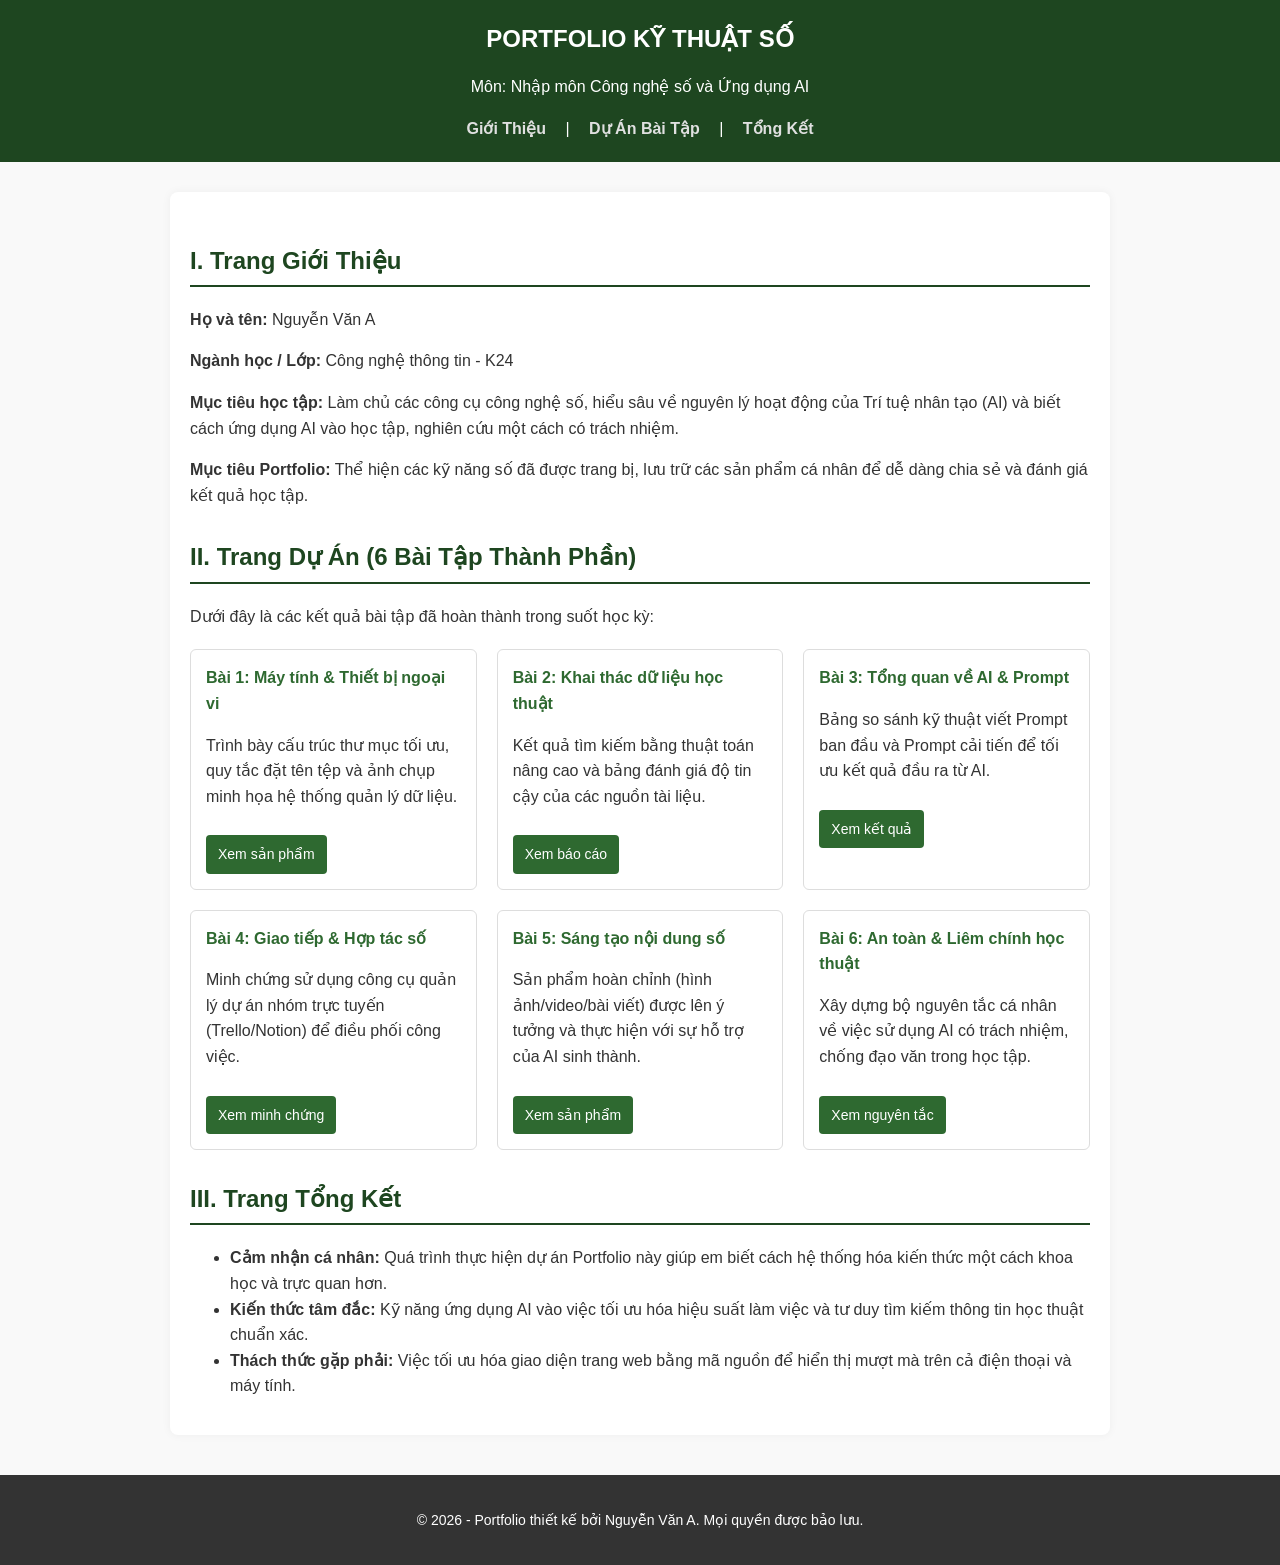
==== index.html @ a20c0013 "Add files via upload" ====
<!DOCTYPE html>
<html lang="vi">
<head>
    <meta charset="UTF-8">
    <meta name="viewport" content="width=device-width, initial-scale=1.0">
    <title>Portfolio Cá Nhân - Môn Công Nghệ Số</title>
    <style>
        /* Định dạng cơ bản cho toàn bộ trang */
        body {
            font-family: 'Segoe UI', Tahoma, Geneva, Verdana, sans-serif;
            line-height: 1.6;
            margin: 0;
            padding: 0;
            background-color: #f9f9f9;
            color: #333;
        }

        /* Thanh điều hướng (Navbar) */
        header {
            background-color: #1e4620; /* Màu xanh lá đậm như đề bài */
            color: white;
            padding: 20px 0;
            text-align: center;
        }

        header h1 {
            margin: 0;
            font-size: 24px;
        }

        nav a {
            color: #e0e0e0;
            text-decoration: none;
            margin: 0 15px;
            font-weight: bold;
        }

        nav a:hover {
            color: white;
            text-decoration: underline;
        }

        /* Khung chứa nội dung chính */
        .container {
            max-width: 900px;
            margin: 30px auto;
            padding: 20px;
            background: white;
            box-shadow: 0 0 10px rgba(0,0,0,0.05);
            border-radius: 8px;
        }

        /* Các tiêu đề mục */
        h2 {
            color: #1e4620;
            border-bottom: 2px solid #1e4620;
            padding-bottom: 5px;
            margin-top: 30px;
        }

        /* Định dạng danh sách dự án/bài tập */
        .project-grid {
            display: grid;
            grid-template-columns: repeat(auto-fit, minmax(250px, 1fr));
            gap: 20px;
            margin-top: 20px;
        }

        .project-card {
            border: 1px solid #ddd;
            border-radius: 6px;
            padding: 15px;
            background: #fff;
            transition: transform 0.2s;
        }

        .project-card:hover {
            transform: translateY(-5px);
            box-shadow: 0 5px 15px rgba(0,0,0,0.1);
        }

        .project-card h3 {
            margin-top: 0;
            color: #2e6930;
            font-size: 16px;
        }

        /* Nút bấm xem sản phẩm */
        .btn {
            display: inline-block;
            background-color: #2e6930;
            color: white;
            padding: 8px 12px;
            text-decoration: none;
            border-radius: 4px;
            font-size: 14px;
            margin-top: 10px;
        }

        .btn:hover {
            background-color: #1e4620;
        }

        /* Phần chân trang (Footer) */
        footer {
            text-align: center;
            padding: 20px;
            background-color: #333;
            color: white;
            margin-top: 40px;
            font-size: 14px;
        }
    </style>
</head>
<body>

    <header>
        <h1>PORTFOLIO KỸ THUẬT SỐ</h1>
        <p>Môn: Nhập môn Công nghệ số và Ứng dụng AI</p>
        <nav>
            <a href="#about">Giới Thiệu</a> | 
            <a href="#projects">Dự Án Bài Tập</a> | 
            <a href="#summary">Tổng Kết</a>
        </nav>
    </header>

    <div class="container">

        <section id="about">
            <h2>I. Trang Giới Thiệu</h2>
            <p><strong>Họ và tên:</strong> Nguyễn Văn A</p>
            <p><strong>Ngành học / Lớp:</strong> Công nghệ thông tin - K24</p>
            <p><strong>Mục tiêu học tập:</strong> Làm chủ các công cụ công nghệ số, hiểu sâu về nguyên lý hoạt động của Trí tuệ nhân tạo (AI) và biết cách ứng dụng AI vào học tập, nghiên cứu một cách có trách nhiệm.</p>
            <p><strong>Mục tiêu Portfolio:</strong> Thể hiện các kỹ năng số đã được trang bị, lưu trữ các sản phẩm cá nhân để dễ dàng chia sẻ và đánh giá kết quả học tập.</p>
        </section>

        <section id="projects">
            <h2>II. Trang Dự Án (6 Bài Tập Thành Phần)</h2>
            <p>Dưới đây là các kết quả bài tập đã hoàn thành trong suốt học kỳ:</p>

            <div class="project-grid">
                
                <div class="project-card">
                    <h3>Bài 1: Máy tính & Thiết bị ngoại vi</h3>
                    <p>Trình bày cấu trúc thư mục tối ưu, quy tắc đặt tên tệp và ảnh chụp minh họa hệ thống quản lý dữ liệu.</p>
                    <a href="#" class="btn" target="_blank">Xem sản phẩm</a>
                </div>

                <div class="project-card">
                    <h3>Bài 2: Khai thác dữ liệu học thuật</h3>
                    <p>Kết quả tìm kiếm bằng thuật toán nâng cao và bảng đánh giá độ tin cậy của các nguồn tài liệu.</p>
                    <a href="#" class="btn" target="_blank">Xem báo cáo</a>
                </div>

                <div class="project-card">
                    <h3>Bài 3: Tổng quan về AI & Prompt</h3>
                    <p>Bảng so sánh kỹ thuật viết Prompt ban đầu và Prompt cải tiến để tối ưu kết quả đầu ra từ AI.</p>
                    <a href="#" class="btn" target="_blank">Xem kết quả</a>
                </div>

                <div class="project-card">
                    <h3>Bài 4: Giao tiếp & Hợp tác số</h3>
                    <p>Minh chứng sử dụng công cụ quản lý dự án nhóm trực tuyến (Trello/Notion) để điều phối công việc.</p>
                    <a href="#" class="btn" target="_blank">Xem minh chứng</a>
                </div>

                <div class="project-card">
                    <h3>Bài 5: Sáng tạo nội dung số</h3>
                    <p>Sản phẩm hoàn chỉnh (hình ảnh/video/bài viết) được lên ý tưởng và thực hiện với sự hỗ trợ của AI sinh thành.</p>
                    <a href="#" class="btn" target="_blank">Xem sản phẩm</a>
                </div>

                <div class="project-card">
                    <h3>Bài 6: An toàn & Liêm chính học thuật</h3>
                    <p>Xây dựng bộ nguyên tắc cá nhân về việc sử dụng AI có trách nhiệm, chống đạo văn trong học tập.</p>
                    <a href="#" class="btn" target="_blank">Xem nguyên tắc</a>
                </div>

            </div>
        </section>

        <section id="summary">
            <h2>III. Trang Tổng Kết</h2>
            <ul>
                <li><strong>Cảm nhận cá nhân:</strong> Quá trình thực hiện dự án Portfolio này giúp em biết cách hệ thống hóa kiến thức một cách khoa học và trực quan hơn.</li>
                <li><strong>Kiến thức tâm đắc:</strong> Kỹ năng ứng dụng AI vào việc tối ưu hóa hiệu suất làm việc và tư duy tìm kiếm thông tin học thuật chuẩn xác.</li>
                <li><strong>Thách thức gặp phải:</strong> Việc tối ưu hóa giao diện trang web bằng mã nguồn để hiển thị mượt mà trên cả điện thoại và máy tính.</li>
            </ul>
        </section>

    </div>

    <footer>
        <p>© 2026 - Portfolio thiết kế bởi Nguyễn Văn A. Mọi quyền được bảo lưu.</p>
    </footer>

</body>
</html>
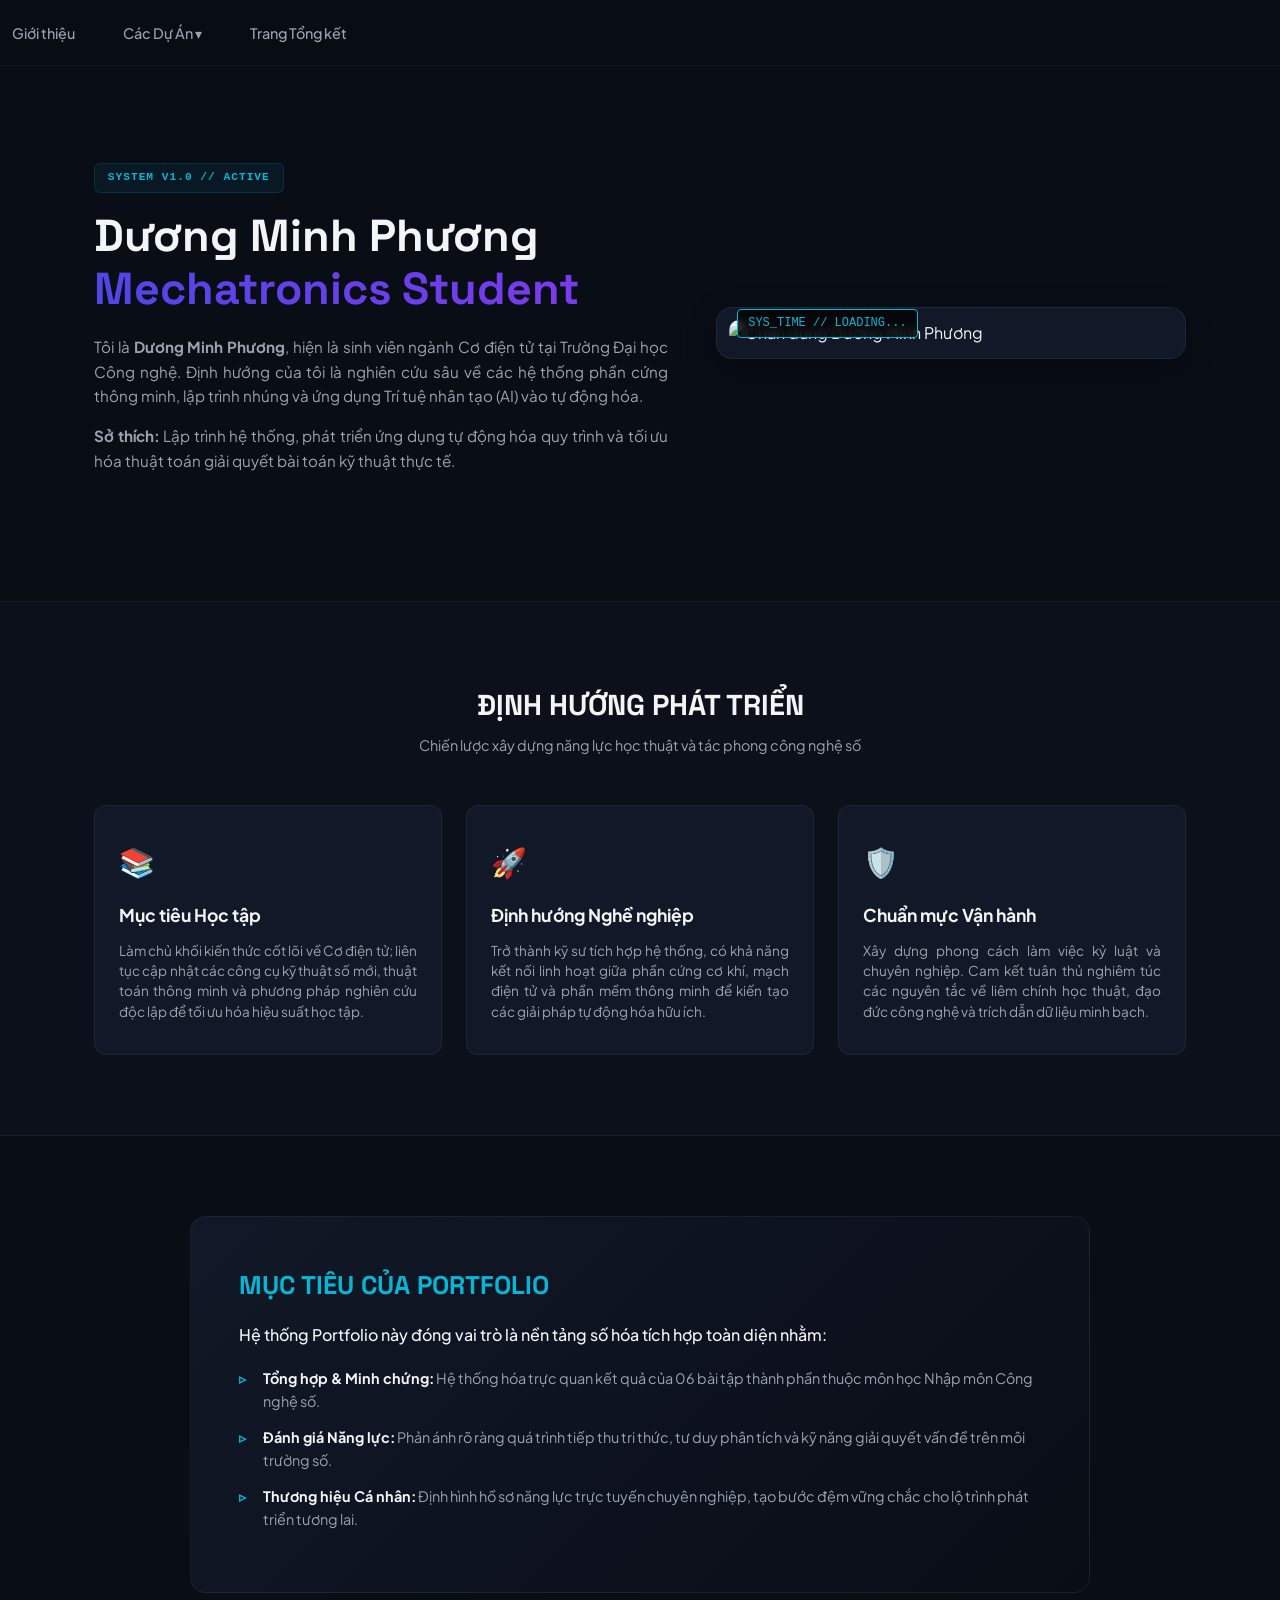
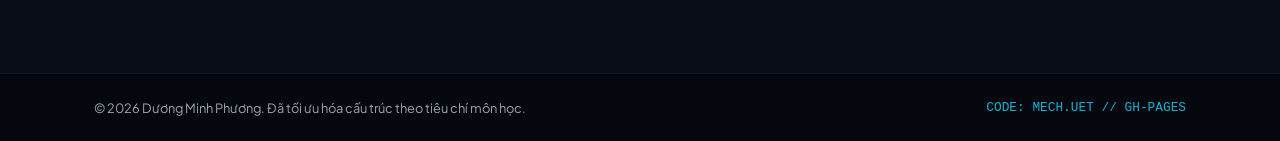
==== commit 1ba87aa5: "v1" ====
--- a/index.html
+++ b/index.html
@@ -3,196 +3,106 @@
 <head>
     <meta charset="UTF-8">
     <meta name="viewport" content="width=device-width, initial-scale=1.0">
-    <title>Portfolio Cá Nhân - Môn Công Nghệ Số</title>
-    <style>
-        /* Định dạng cơ bản cho toàn bộ trang */
-        body {
-            font-family: 'Segoe UI', Tahoma, Geneva, Verdana, sans-serif;
-            line-height: 1.6;
-            margin: 0;
-            padding: 0;
-            background-color: #f9f9f9;
-            color: #333;
-        }
-
-        /* Thanh điều hướng (Navbar) */
-        header {
-            background-color: #1e4620; /* Màu xanh lá đậm như đề bài */
-            color: white;
-            padding: 20px 0;
-            text-align: center;
-        }
-
-        header h1 {
-            margin: 0;
-            font-size: 24px;
-        }
-
-        nav a {
-            color: #e0e0e0;
-            text-decoration: none;
-            margin: 0 15px;
-            font-weight: bold;
-        }
-
-        nav a:hover {
-            color: white;
-            text-decoration: underline;
-        }
-
-        /* Khung chứa nội dung chính */
-        .container {
-            max-width: 900px;
-            margin: 30px auto;
-            padding: 20px;
-            background: white;
-            box-shadow: 0 0 10px rgba(0,0,0,0.05);
-            border-radius: 8px;
-        }
-
-        /* Các tiêu đề mục */
-        h2 {
-            color: #1e4620;
-            border-bottom: 2px solid #1e4620;
-            padding-bottom: 5px;
-            margin-top: 30px;
-        }
-
-        /* Định dạng danh sách dự án/bài tập */
-        .project-grid {
-            display: grid;
-            grid-template-columns: repeat(auto-fit, minmax(250px, 1fr));
-            gap: 20px;
-            margin-top: 20px;
-        }
-
-        .project-card {
-            border: 1px solid #ddd;
-            border-radius: 6px;
-            padding: 15px;
-            background: #fff;
-            transition: transform 0.2s;
-        }
-
-        .project-card:hover {
-            transform: translateY(-5px);
-            box-shadow: 0 5px 15px rgba(0,0,0,0.1);
-        }
-
-        .project-card h3 {
-            margin-top: 0;
-            color: #2e6930;
-            font-size: 16px;
-        }
-
-        /* Nút bấm xem sản phẩm */
-        .btn {
-            display: inline-block;
-            background-color: #2e6930;
-            color: white;
-            padding: 8px 12px;
-            text-decoration: none;
-            border-radius: 4px;
-            font-size: 14px;
-            margin-top: 10px;
-        }
-
-        .btn:hover {
-            background-color: #1e4620;
-        }
-
-        /* Phần chân trang (Footer) */
-        footer {
-            text-align: center;
-            padding: 20px;
-            background-color: #333;
-            color: white;
-            margin-top: 40px;
-            font-size: 14px;
-        }
-    </style>
+    <title>Trang Chủ | Personal Portfolio</title>
+    <link rel="stylesheet" href="assets/css/style.css">
+    <link rel="preconnect" href="https://fonts.googleapis.com">
+    <link rel="preconnect" href="https://fonts.gstatic.com" crossorigin>
+    <link href="https://fonts.googleapis.com/css2?family=Plus+Jakarta+Sans:wght@400;500;600;700;800&family=Space+Grotesk:wght@500;700&display=swap" rel="stylesheet">
 </head>
 <body>
 
-    <header>
-        <h1>PORTFOLIO KỸ THUẬT SỐ</h1>
-        <p>Môn: Nhập môn Công nghệ số và Ứng dụng AI</p>
-        <nav>
-            <a href="#about">Giới Thiệu</a> | 
-            <a href="#projects">Dự Án Bài Tập</a> | 
-            <a href="#summary">Tổng Kết</a>
-        </nav>
+    <header class="navbar">
+        <div class="nav-container">
+            <nav>
+                <ul class="nav-links">
+                    <li><a href="index.html">Giới thiệu</a></li>
+                    
+                    <li class="dropdown">
+                        <a href="#" class="dropdown-toggle">Các Dự Án ▾</a>
+                        <ul class="dropdown-menu">
+                            <li><a href="projects/bai1.html">Bài 1: Thao tác tệp tin</a></li>
+                            <li><a href="projects/bai2.html">Bài 2: Tìm kiếm học thuật</a></li>
+                            <li><a href="projects/bai3.html">Bài 3: Kỹ thuật Prompt</a></li>
+                            <li><a href="projects/bai4.html">Bài 4: Hợp tác trực tuyến</a></li>
+                            <li><a href="projects/bai5.html">Bài 5: AI sáng tạo nội dung</a></li>
+                            <li><a href="projects/bai6.html">Bài 6: AI có trách nhiệm</a></li>
+                        </ul>
+                    </li>
+                    
+                    <li><a href="reflection.html">Trang Tổng kết</a></li>
+                </ul>
+            </nav>
+        </div>
     </header>
 
-    <div class="container">
-
-        <section id="about">
-            <h2>I. Trang Giới Thiệu</h2>
-            <p><strong>Họ và tên:</strong> Nguyễn Văn A</p>
-            <p><strong>Ngành học / Lớp:</strong> Công nghệ thông tin - K24</p>
-            <p><strong>Mục tiêu học tập:</strong> Làm chủ các công cụ công nghệ số, hiểu sâu về nguyên lý hoạt động của Trí tuệ nhân tạo (AI) và biết cách ứng dụng AI vào học tập, nghiên cứu một cách có trách nhiệm.</p>
-            <p><strong>Mục tiêu Portfolio:</strong> Thể hiện các kỹ năng số đã được trang bị, lưu trữ các sản phẩm cá nhân để dễ dàng chia sẻ và đánh giá kết quả học tập.</p>
-        </section>
-
-        <section id="projects">
-            <h2>II. Trang Dự Án (6 Bài Tập Thành Phần)</h2>
-            <p>Dưới đây là các kết quả bài tập đã hoàn thành trong suốt học kỳ:</p>
-
-            <div class="project-grid">
-                
-                <div class="project-card">
-                    <h3>Bài 1: Máy tính & Thiết bị ngoại vi</h3>
-                    <p>Trình bày cấu trúc thư mục tối ưu, quy tắc đặt tên tệp và ảnh chụp minh họa hệ thống quản lý dữ liệu.</p>
-                    <a href="#" class="btn" target="_blank">Xem sản phẩm</a>
+    <main class="main-wrapper">
+        <section class="hero-section fade-in">
+            <div class="container hero-grid">
+                <div class="hero-text">
+                    <span class="badge">SYSTEM V1.0 // ACTIVE</span>
+                    <h1>Dương Minh Phương <br><span class="gradient-text">Mechatronics Student</span></h1>
+                    <div class="intro-box">
+                        <p class="hero-desc">Tôi là <strong>Dương Minh Phương</strong>, hiện là sinh viên ngành Cơ điện tử tại Trường Đại học Công nghệ. Định hướng của tôi là nghiên cứu sâu về các hệ thống phần cứng thông minh, lập trình nhúng và ứng dụng Trí tuệ nhân tạo (AI) vào tự động hóa.</p>
+                        <p class="hero-desc"><strong>Sở thích:</strong> Lập trình hệ thống, phát triển ứng dụng tự động hóa quy trình và tối ưu hóa thuật toán giải quyết bài toán kỹ thuật thực tế.</p>
+                    </div>
                 </div>
-
-                <div class="project-card">
-                    <h3>Bài 2: Khai thác dữ liệu học thuật</h3>
-                    <p>Kết quả tìm kiếm bằng thuật toán nâng cao và bảng đánh giá độ tin cậy của các nguồn tài liệu.</p>
-                    <a href="#" class="btn" target="_blank">Xem báo cáo</a>
+                <div class="hero-visual">
+                    <div class="product-frame">
+                        <img src="assets/images/avatar.jpg" alt="Chân dung Dương Minh Phương" class="product-img">
+                        <div class="spec-tag" id="live-clock">SYS_TIME // LOADING...</div>
+                    </div>
                 </div>
-
-                <div class="project-card">
-                    <h3>Bài 3: Tổng quan về AI & Prompt</h3>
-                    <p>Bảng so sánh kỹ thuật viết Prompt ban đầu và Prompt cải tiến để tối ưu kết quả đầu ra từ AI.</p>
-                    <a href="#" class="btn" target="_blank">Xem kết quả</a>
-                </div>
-
-                <div class="project-card">
-                    <h3>Bài 4: Giao tiếp & Hợp tác số</h3>
-                    <p>Minh chứng sử dụng công cụ quản lý dự án nhóm trực tuyến (Trello/Notion) để điều phối công việc.</p>
-                    <a href="#" class="btn" target="_blank">Xem minh chứng</a>
-                </div>
-
-                <div class="project-card">
-                    <h3>Bài 5: Sáng tạo nội dung số</h3>
-                    <p>Sản phẩm hoàn chỉnh (hình ảnh/video/bài viết) được lên ý tưởng và thực hiện với sự hỗ trợ của AI sinh thành.</p>
-                    <a href="#" class="btn" target="_blank">Xem sản phẩm</a>
-                </div>
-
-                <div class="project-card">
-                    <h3>Bài 6: An toàn & Liêm chính học thuật</h3>
-                    <p>Xây dựng bộ nguyên tắc cá nhân về việc sử dụng AI có trách nhiệm, chống đạo văn trong học tập.</p>
-                    <a href="#" class="btn" target="_blank">Xem nguyên tắc</a>
-                </div>
-
             </div>
         </section>
 
-        <section id="summary">
-            <h2>III. Trang Tổng Kết</h2>
-            <ul>
-                <li><strong>Cảm nhận cá nhân:</strong> Quá trình thực hiện dự án Portfolio này giúp em biết cách hệ thống hóa kiến thức một cách khoa học và trực quan hơn.</li>
-                <li><strong>Kiến thức tâm đắc:</strong> Kỹ năng ứng dụng AI vào việc tối ưu hóa hiệu suất làm việc và tư duy tìm kiếm thông tin học thuật chuẩn xác.</li>
-                <li><strong>Thách thức gặp phải:</strong> Việc tối ưu hóa giao diện trang web bằng mã nguồn để hiển thị mượt mà trên cả điện thoại và máy tính.</li>
-            </ul>
+        <section class="features-section">
+            <div class="container">
+                <div class="section-header fade-in">
+                    <h2>ĐỊNH HƯỚNG PHÁT TRIỂN</h2>
+                    <p class="subtitle">Chiến lược xây dựng năng lực học thuật và tác phong công nghệ số</p>
+                </div>
+                <div class="features-grid">
+                    <div class="feature-card fade-in">
+                        <div class="feature-icon">📚</div>
+                        <h3>Mục tiêu Học tập</h3>
+                        <p>Làm chủ khối kiến thức cốt lõi về Cơ điện tử; liên tục cập nhật các công cụ kỹ thuật số mới, thuật toán thông minh và phương pháp nghiên cứu độc lập để tối ưu hóa hiệu suất học tập.</p>
+                    </div>
+                    <div class="feature-card fade-in">
+                        <div class="feature-icon">🚀</div>
+                        <h3>Định hướng Nghề nghiệp</h3>
+                        <p>Trở thành kỹ sư tích hợp hệ thống, có khả năng kết nối linh hoạt giữa phần cứng cơ khí, mạch điện tử và phần mềm thông minh để kiến tạo các giải pháp tự động hóa hữu ích.</p>
+                    </div>
+                    <div class="feature-card fade-in">
+                        <div class="feature-icon">🛡️</div>
+                        <h3>Chuẩn mực Vận hành</h3>
+                        <p>Xây dựng phong cách làm việc kỷ luật và chuyên nghiệp. Cam kết tuân thủ nghiêm túc các nguyên tắc về liêm chính học thuật, đạo đức công nghệ và trích dẫn dữ liệu minh bạch.</p>
+                    </div>
+                </div>
+            </div>
         </section>
 
-    </div>
+        <section class="ecosystem-section fade-in">
+            <div class="container">
+                <div class="ecosystem-box">
+                    <h2>MỤC TIÊU CỦA PORTFOLIO</h2>
+                    <p class="accent-text">Hệ thống Portfolio này đóng vai trò là nền tảng số hóa tích hợp toàn diện nhằm:</p>
+                    <ul class="eco-list">
+                        <li><strong>Tổng hợp & Minh chứng:</strong> Hệ thống hóa trực quan kết quả của 06 bài tập thành phần thuộc môn học Nhập môn Công nghệ số.</li>
+                        <li><strong>Đánh giá Năng lực:</strong> Phản ánh rõ ràng quá trình tiếp thu tri thức, tư duy phân tích và kỹ năng giải quyết vấn đề trên môi trường số.</li>
+                        <li><strong>Thương hiệu Cá nhân:</strong> Định hình hồ sơ năng lực trực tuyến chuyên nghiệp, tạo bước đệm vững chắc cho lộ trình phát triển tương lai.</li>
+                    </ul>
+                </div>
+            </div>
+        </section>
+    </main>
 
-    <footer>
-        <p>© 2026 - Portfolio thiết kế bởi Nguyễn Văn A. Mọi quyền được bảo lưu.</p>
+    <footer class="product-footer">
+        <div class="container footer-content">
+            <p>© 2026 Dương Minh Phương. Đã tối ưu hóa cấu trúc theo tiêu chí môn học.</p>
+            <p class="serial">CODE: MECH.UET // GH-PAGES</p>
+        </div>
     </footer>
 
+    <script src="assets/js/script.js"></script>
 </body>
 </html>
--- a/assets/css/style.css
+++ b/assets/css/style.css
@@ -0,0 +1,409 @@
+:root {
+    --bg-dark: #090d16;
+    --bg-surface: #111827;
+    --primary: #4f46e5;
+    --primary-gradient: linear-gradient(135deg, #4f46e5 0%, #7c3aed 100%);
+    --accent: #06b6d4;
+    --text-white: #f3f4f6;
+    --text-gray: #9ca3af;
+    --border: rgba(255, 255, 255, 0.06);
+}
+
+* {
+    margin: 0;
+    padding: 0;
+    box-sizing: border-box;
+}
+
+body {
+    font-family: 'Plus Jakarta Sans', sans-serif;
+    background-color: var(--bg-dark);
+    color: var(--text-white);
+    line-height: 1.6;
+    overflow-x: hidden;
+}
+
+.container {
+    max-width: 1140px;
+    margin: 0 auto;
+    padding: 0 1.5rem;
+}
+
+/* NAVBAR CỐ ĐỊNH */
+.navbar {
+    position: fixed;
+    top: 0;
+    left: 0;
+    width: 100%;
+    background-color: rgba(9, 13, 22, 0.8);
+    backdrop-filter: blur(12px);
+    border-bottom: 1px solid var(--border);
+    z-index: 1000;
+}
+
+.nav-container {
+    display: flex;
+    justify-content: space-between;
+    align-items: center;
+    height: 65px;
+}
+
+.nav-logo {
+    font-family: 'Space Grotesk', sans-serif;
+    font-weight: 700;
+    font-size: 1.1rem;
+    color: var(--accent);
+    letter-spacing: 0.5px;
+}
+
+.nav-links {
+    display: flex;
+    list-style: none;
+    gap: 1.5rem;
+}
+
+.nav-links a {
+    color: var(--text-gray);
+    text-decoration: none;
+    font-weight: 500;
+    font-size: 0.9rem;
+    padding: 0.5rem 0.75rem;
+    transition: color 0.25s ease;
+}
+
+.nav-links a:hover, .nav-links a.active {
+    color: var(--text-white);
+    border-bottom: 2px solid var(--accent);
+}
+
+/* MAIN WRAPPER */
+.main-wrapper {
+    padding-top: 65px;
+}
+
+/* SECTION 1: HERO */
+.hero-section {
+    padding: 6rem 0;
+}
+
+.hero-grid {
+    display: grid;
+    grid-template-columns: 1.1fr 0.9fr;
+    gap: 3rem;
+    align-items: center;
+}
+
+.badge {
+    display: inline-block;
+    background: rgba(6, 182, 212, 0.08);
+    color: var(--accent);
+    padding: 0.3rem 0.8rem;
+    border-radius: 6px;
+    font-size: 0.7rem;
+    font-family: monospace;
+    font-weight: 700;
+    letter-spacing: 1px;
+    margin-bottom: 1rem;
+    border: 1px solid rgba(6, 182, 212, 0.15);
+}
+
+.hero-text h1 {
+    font-family: 'Space Grotesk', sans-serif;
+    font-size: 2.8rem;
+    line-height: 1.2;
+    font-weight: 700;
+    margin-bottom: 1.2rem;
+}
+
+.gradient-text {
+    background: var(--primary-gradient);
+    -webkit-background-clip: text;
+    -webkit-text-fill-color: transparent;
+}
+
+.intro-box {
+    margin-bottom: 2rem;
+}
+
+.hero-desc {
+    color: var(--text-gray);
+    font-size: 0.95rem;
+    margin-bottom: 1rem;
+    text-align: justify;
+}
+
+/* HIỆU ỨNG CHO NÚT BẤM (BUTTON) */
+.btn {
+    display: inline-block;
+    padding: 0.75rem 1.5rem;
+    border-radius: 6px;
+    font-weight: 600;
+    text-decoration: none;
+    font-size: 0.9rem;
+    transition: all 0.3s cubic-bezier(0.4, 0, 0.2, 1);
+}
+
+.btn-primary {
+    background: var(--primary-gradient);
+    color: var(--text-white);
+    box-shadow: 0 4px 14px rgba(79, 70, 229, 0.2);
+}
+
+.btn-primary:hover {
+    transform: translateY(-2px);
+    box-shadow: 0 6px 20px rgba(79, 70, 229, 0.4);
+    filter: brightness(1.1);
+}
+
+/* KHUNG ẢNH SẢN PHẨM PHÁT SÁNG */
+.product-frame {
+    position: relative;
+    background: var(--bg-surface);
+    border: 1px solid var(--border);
+    padding: 0.75rem;
+    border-radius: 16px;
+    box-shadow: 0 10px 30px rgba(0,0,0,0.3);
+    transition: border-color 0.4s ease, box-shadow 0.4s ease;
+}
+
+.product-frame:hover {
+    border-color: rgba(6, 182, 212, 0.4);
+    box-shadow: 0 0 25px rgba(6, 182, 212, 0.15);
+}
+
+.product-img {
+    width: 100%;
+    border-radius: 10px;
+    display: block;
+    filter: saturate(90%);
+}
+
+.spec-tag {
+    position: absolute;
+    bottom: 20px;
+    left: 20px;
+    background: rgba(0, 0, 0, 0.75);
+    backdrop-filter: blur(4px);
+    font-family: monospace;
+    font-size: 0.75rem;
+    padding: 4px 10px;
+    border: 1px solid var(--accent);
+    color: var(--accent);
+    border-radius: 4px;
+}
+
+/* SECTION 2: ĐỊNH HƯỚNG CÁ NHÂN */
+.features-section {
+    padding: 5rem 0;
+    background: rgba(17, 24, 39, 0.3);
+    border-top: 1px solid var(--border);
+    border-bottom: 1px solid var(--border);
+}
+
+.section-header {
+    text-align: center;
+    margin-bottom: 3rem;
+}
+
+.section-header h2 {
+    font-family: 'Space Grotesk', sans-serif;
+    font-size: 1.8rem;
+    margin-bottom: 0.4rem;
+}
+
+.subtitle {
+    color: var(--text-gray);
+    font-size: 0.9rem;
+}
+
+.features-grid {
+    display: grid;
+    grid-template-columns: repeat(3, 1fr);
+    gap: 1.5rem;
+}
+
+/* HIỆU ỨNG DI CHUỘT LÊN CÁC THẺ CARD */
+.feature-card {
+    background: var(--bg-surface);
+    border: 1px solid var(--border);
+    padding: 2rem 1.5rem;
+    border-radius: 12px;
+    transition: transform 0.3s cubic-bezier(0.4, 0, 0.2, 1), border-color 0.3s ease;
+}
+
+.feature-card:hover {
+    transform: translateY(-4px);
+    border-color: var(--primary);
+}
+
+.feature-icon {
+    font-size: 1.8rem;
+    margin-bottom: 1rem;
+}
+
+.feature-card h3 {
+    font-size: 1.1rem;
+    margin-bottom: 0.75rem;
+    color: var(--text-white);
+}
+
+.feature-card p {
+    color: var(--text-gray);
+    font-size: 0.85rem;
+    line-height: 1.5;
+    text-align: justify;
+}
+
+/* SECTION 3: MỤC TIÊU PORTFOLIO */
+.ecosystem-section {
+    padding: 5rem 0;
+}
+
+.ecosystem-box {
+    background: linear-gradient(135deg, #111827 0%, #090d16 100%);
+    border: 1px solid var(--border);
+    border-radius: 16px;
+    padding: 3rem;
+    max-width: 900px;
+    margin: 0 auto;
+}
+
+.ecosystem-box h2 {
+    font-family: 'Space Grotesk', sans-serif;
+    font-size: 1.6rem;
+    margin-bottom: 1rem;
+    color: var(--accent);
+}
+
+.accent-text {
+    color: var(--text-white);
+    font-weight: 500;
+    margin-bottom: 1.2rem;
+}
+
+.eco-list {
+    list-style: none;
+}
+
+.eco-list li {
+    position: relative;
+    padding-left: 1.5rem;
+    margin-bottom: 0.8rem;
+    font-size: 0.9rem;
+    color: var(--text-gray);
+}
+
+.eco-list li::before {
+    content: "▹";
+    position: absolute;
+    left: 0;
+    color: var(--accent);
+    font-weight: bold;
+}
+
+.eco-list li strong {
+    color: var(--text-white);
+}
+
+/* FOOTER */
+.product-footer {
+    border-top: 1px solid var(--border);
+    padding: 1.5rem 0;
+    background: #05070f;
+    color: var(--text-gray);
+    font-size: 0.8rem;
+}
+
+.footer-content {
+    display: flex;
+    justify-content: space-between;
+}
+
+.serial {
+    font-family: monospace;
+    color: var(--accent);
+}
+
+/* HIỆU ỨNG TRƯỢT XUẤT HIỆN KHI TẢI TRANG (FADE-IN EFFECT) */
+.fade-in {
+    opacity: 0;
+    transform: translateY(15px);
+    animation: fadeInUp 0.8s cubic-bezier(0.4, 0, 0.2, 1) forwards;
+}
+
+@keyframes fadeInUp {
+    to {
+        opacity: 1;
+        transform: translateY(0);
+    }
+}
+
+/* Tối ưu thời gian chuyển động trễ (delay) cho từng cấu thành để tạo nhịp điệu mượt mà */
+.features-grid .feature-card:nth-child(1) { animation-delay: 0.1s; }
+.features-grid .feature-card:nth-child(2) { animation-delay: 0.2s; }
+.features-grid .feature-card:nth-child(3) { animation-delay: 0.3s; }
+
+/* RESPONSIVE */
+@media (max-width: 768px) {
+    .hero-grid, .features-grid {
+        grid-template-columns: 1fr;
+        gap: 2rem;
+    }
+    .hero-text { text-align: center; }
+    .hero-btns { justify-content: center; }
+    .footer-content { flex-direction: column; align-items: center; gap: 0.5rem; }
+}
+
+/* ==========================================
+   CẤU HÌNH HIỆU ỨNG MENU THẢ XUỐNG (DROPDOWN)
+   ========================================== */
+.dropdown {
+    position: relative;
+}
+
+.dropdown-menu {
+    position: absolute;
+    top: 100%;
+    left: 50%;
+    transform: translateX(-50%) translateY(10px);
+    background-color: var(--bg-surface);
+    border: 1px solid var(--border);
+    border-radius: 8px;
+    list-style: none;
+    width: 240px;
+    padding: 0.5rem 0;
+    opacity: 0;
+    pointer-events: none;
+    transition: all 0.3s cubic-bezier(0.4, 0, 0.2, 1);
+    box-shadow: 0 10px 25px rgba(0, 0, 0, 0.5);
+}
+
+.dropdown-menu li {
+    width: 100%;
+}
+
+.dropdown-menu a {
+    display: block;
+    padding: 0.6rem 1.2rem;
+    color: var(--text-gray);
+    text-decoration: none;
+    font-size: 0.85rem;
+    border-bottom: none !important;
+    transition: background 0.2s ease, color 0.2s ease;
+}
+
+.dropdown-menu a:hover {
+    background-color: rgba(255, 255, 255, 0.03);
+    color: var(--accent);
+}
+
+/* Kích hoạt hiển thị mượt mà khi di chuột qua mục Các Dự Án */
+.dropdown:hover .dropdown-menu {
+    opacity: 1;
+    pointer-events: auto;
+    transform: translateX(-50%) translateY(0);
+}
+
+.dropdown-toggle {
+    cursor: default;
+}
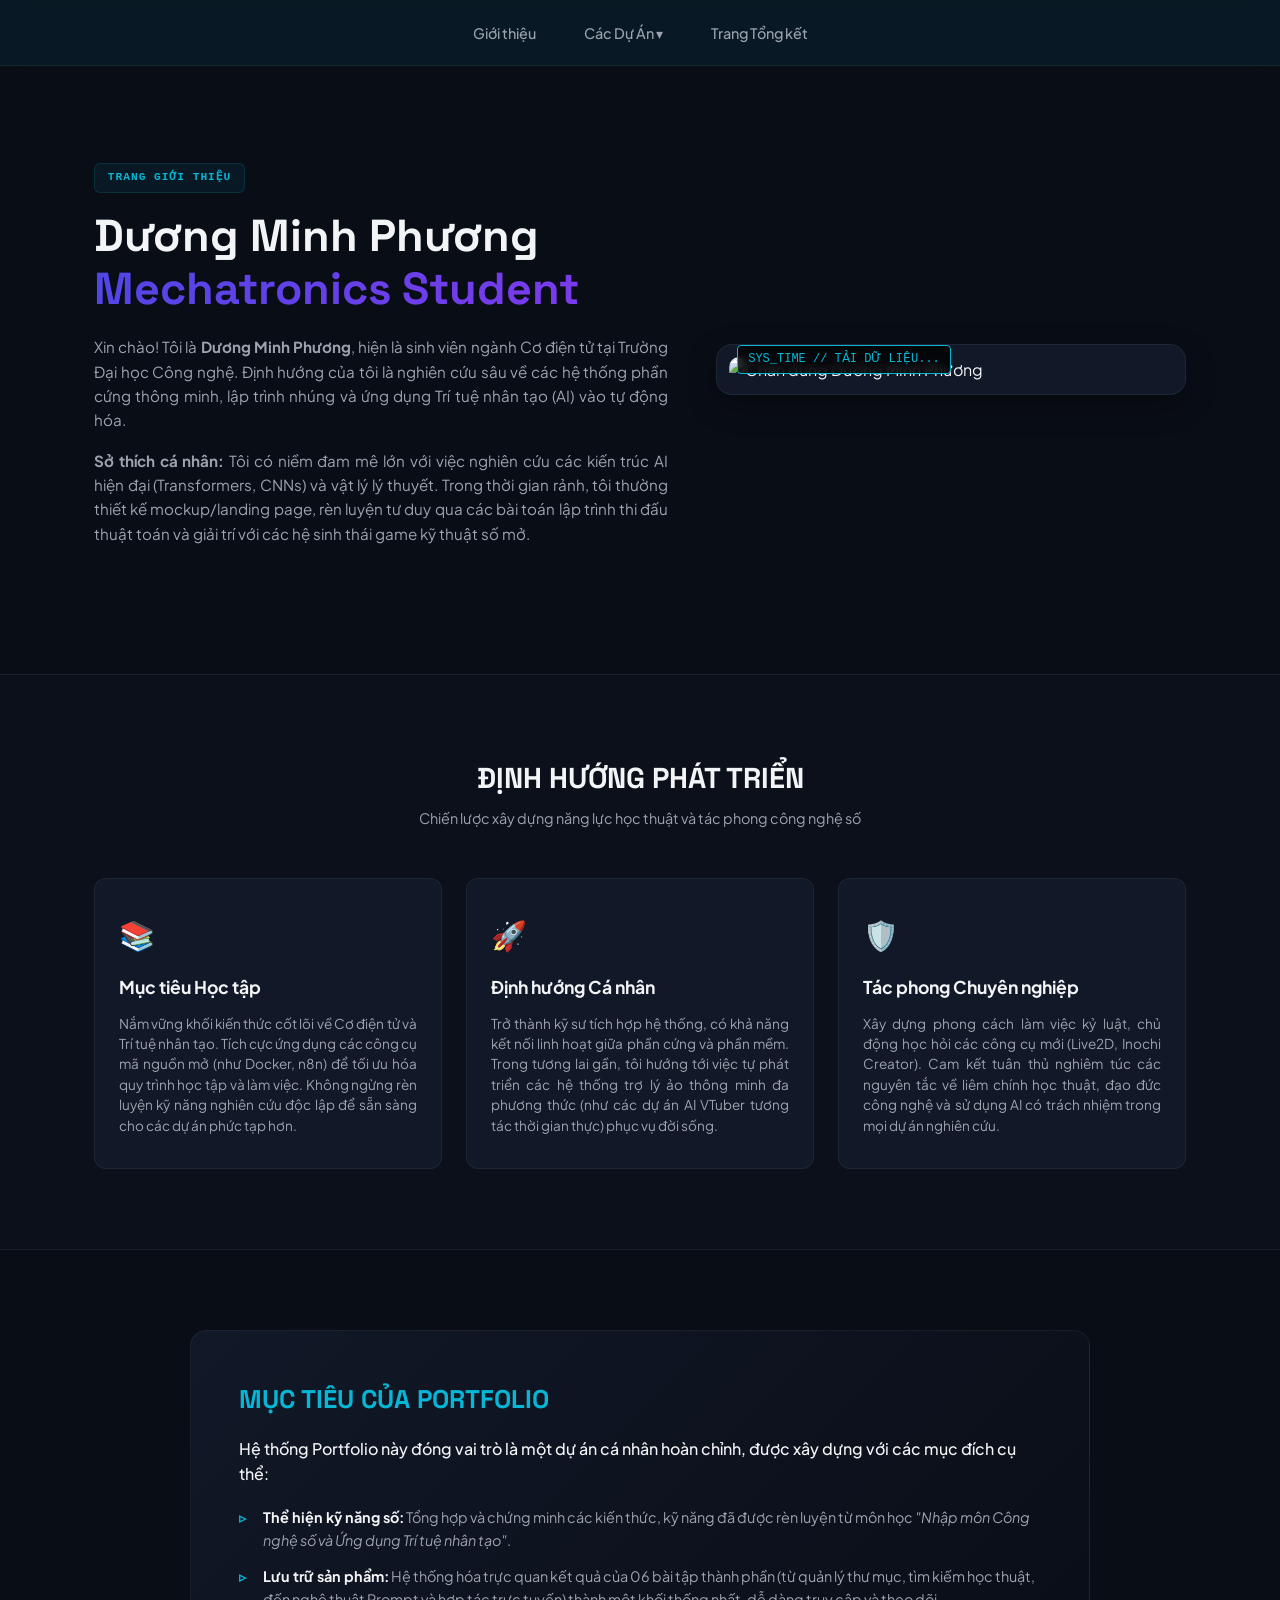
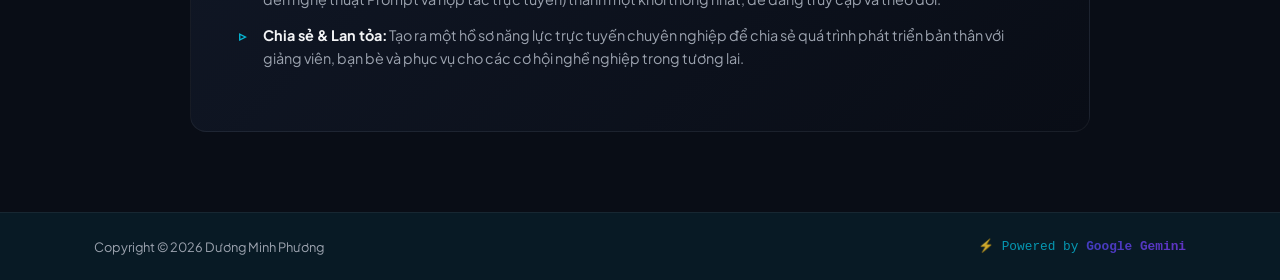
==== commit 9528f737: "final" ====
--- a/index.html
+++ b/index.html
@@ -10,7 +10,6 @@
     <link href="https://fonts.googleapis.com/css2?family=Plus+Jakarta+Sans:wght@400;500;600;700;800&family=Space+Grotesk:wght@500;700&display=swap" rel="stylesheet">
 </head>
 <body>
-
     <header class="navbar">
         <div class="nav-container">
             <nav>
@@ -39,17 +38,21 @@
         <section class="hero-section fade-in">
             <div class="container hero-grid">
                 <div class="hero-text">
-                    <span class="badge">SYSTEM V1.0 // ACTIVE</span>
+                    <span class="badge">TRANG GIỚI THIỆU</span>
                     <h1>Dương Minh Phương <br><span class="gradient-text">Mechatronics Student</span></h1>
                     <div class="intro-box">
-                        <p class="hero-desc">Tôi là <strong>Dương Minh Phương</strong>, hiện là sinh viên ngành Cơ điện tử tại Trường Đại học Công nghệ. Định hướng của tôi là nghiên cứu sâu về các hệ thống phần cứng thông minh, lập trình nhúng và ứng dụng Trí tuệ nhân tạo (AI) vào tự động hóa.</p>
-                        <p class="hero-desc"><strong>Sở thích:</strong> Lập trình hệ thống, phát triển ứng dụng tự động hóa quy trình và tối ưu hóa thuật toán giải quyết bài toán kỹ thuật thực tế.</p>
+                        <p class="hero-desc">
+                            Xin chào! Tôi là <strong>Dương Minh Phương</strong>, hiện là sinh viên ngành Cơ điện tử tại Trường Đại học Công nghệ. Định hướng của tôi là nghiên cứu sâu về các hệ thống phần cứng thông minh, lập trình nhúng và ứng dụng Trí tuệ nhân tạo (AI) vào tự động hóa.
+                        </p>
+                        <p class="hero-desc">
+                            <strong>Sở thích cá nhân:</strong> Tôi có niềm đam mê lớn với việc nghiên cứu các kiến trúc AI hiện đại (Transformers, CNNs) và vật lý lý thuyết. Trong thời gian rảnh, tôi thường thiết kế mockup/landing page, rèn luyện tư duy qua các bài toán lập trình thi đấu thuật toán và giải trí với các hệ sinh thái game kỹ thuật số mở.
+                        </p>
                     </div>
                 </div>
                 <div class="hero-visual">
                     <div class="product-frame">
                         <img src="assets/images/avatar.jpg" alt="Chân dung Dương Minh Phương" class="product-img">
-                        <div class="spec-tag" id="live-clock">SYS_TIME // LOADING...</div>
+                        <div class="spec-tag" id="live-clock">SYS_TIME // TẢI DỮ LIỆU...</div>
                     </div>
                 </div>
             </div>
@@ -65,17 +68,17 @@
                     <div class="feature-card fade-in">
                         <div class="feature-icon">📚</div>
                         <h3>Mục tiêu Học tập</h3>
-                        <p>Làm chủ khối kiến thức cốt lõi về Cơ điện tử; liên tục cập nhật các công cụ kỹ thuật số mới, thuật toán thông minh và phương pháp nghiên cứu độc lập để tối ưu hóa hiệu suất học tập.</p>
+                        <p>Nắm vững khối kiến thức cốt lõi về Cơ điện tử và Trí tuệ nhân tạo. Tích cực ứng dụng các công cụ mã nguồn mở (như Docker, n8n) để tối ưu hóa quy trình học tập và làm việc. Không ngừng rèn luyện kỹ năng nghiên cứu độc lập để sẵn sàng cho các dự án phức tạp hơn.</p>
                     </div>
                     <div class="feature-card fade-in">
                         <div class="feature-icon">🚀</div>
-                        <h3>Định hướng Nghề nghiệp</h3>
-                        <p>Trở thành kỹ sư tích hợp hệ thống, có khả năng kết nối linh hoạt giữa phần cứng cơ khí, mạch điện tử và phần mềm thông minh để kiến tạo các giải pháp tự động hóa hữu ích.</p>
+                        <h3>Định hướng Cá nhân</h3>
+                        <p>Trở thành kỹ sư tích hợp hệ thống, có khả năng kết nối linh hoạt giữa phần cứng và phần mềm. Trong tương lai gần, tôi hướng tới việc tự phát triển các hệ thống trợ lý ảo thông minh đa phương thức (như các dự án AI VTuber tương tác thời gian thực) phục vụ đời sống.</p>
                     </div>
                     <div class="feature-card fade-in">
                         <div class="feature-icon">🛡️</div>
-                        <h3>Chuẩn mực Vận hành</h3>
-                        <p>Xây dựng phong cách làm việc kỷ luật và chuyên nghiệp. Cam kết tuân thủ nghiêm túc các nguyên tắc về liêm chính học thuật, đạo đức công nghệ và trích dẫn dữ liệu minh bạch.</p>
+                        <h3>Tác phong Chuyên nghiệp</h3>
+                        <p>Xây dựng phong cách làm việc kỷ luật, chủ động học hỏi các công cụ mới (Live2D, Inochi Creator). Cam kết tuân thủ nghiêm túc các nguyên tắc về liêm chính học thuật, đạo đức công nghệ và sử dụng AI có trách nhiệm trong mọi dự án nghiên cứu.</p>
                     </div>
                 </div>
             </div>
@@ -85,11 +88,11 @@
             <div class="container">
                 <div class="ecosystem-box">
                     <h2>MỤC TIÊU CỦA PORTFOLIO</h2>
-                    <p class="accent-text">Hệ thống Portfolio này đóng vai trò là nền tảng số hóa tích hợp toàn diện nhằm:</p>
+                    <p class="accent-text">Hệ thống Portfolio này đóng vai trò là một dự án cá nhân hoàn chỉnh, được xây dựng với các mục đích cụ thể:</p>
                     <ul class="eco-list">
-                        <li><strong>Tổng hợp & Minh chứng:</strong> Hệ thống hóa trực quan kết quả của 06 bài tập thành phần thuộc môn học Nhập môn Công nghệ số.</li>
-                        <li><strong>Đánh giá Năng lực:</strong> Phản ánh rõ ràng quá trình tiếp thu tri thức, tư duy phân tích và kỹ năng giải quyết vấn đề trên môi trường số.</li>
-                        <li><strong>Thương hiệu Cá nhân:</strong> Định hình hồ sơ năng lực trực tuyến chuyên nghiệp, tạo bước đệm vững chắc cho lộ trình phát triển tương lai.</li>
+                        <li><strong>Thể hiện kỹ năng số:</strong> Tổng hợp và chứng minh các kiến thức, kỹ năng đã được rèn luyện từ môn học <em>"Nhập môn Công nghệ số và Ứng dụng Trí tuệ nhân tạo"</em>.</li>
+                        <li><strong>Lưu trữ sản phẩm:</strong> Hệ thống hóa trực quan kết quả của 06 bài tập thành phần (từ quản lý thư mục, tìm kiếm học thuật, đến nghệ thuật Prompt và hợp tác trực tuyến) thành một khối thống nhất, dễ dàng truy cập và theo dõi.</li>
+                        <li><strong>Chia sẻ & Lan tỏa:</strong> Tạo ra một hồ sơ năng lực trực tuyến chuyên nghiệp để chia sẻ quá trình phát triển bản thân với giảng viên, bạn bè và phục vụ cho các cơ hội nghề nghiệp trong tương lai.</li>
                     </ul>
                 </div>
             </div>
@@ -97,9 +100,11 @@
     </main>
 
     <footer class="product-footer">
-        <div class="container footer-content">
-            <p>© 2026 Dương Minh Phương. Đã tối ưu hóa cấu trúc theo tiêu chí môn học.</p>
-            <p class="serial">CODE: MECH.UET // GH-PAGES</p>
+        <div class="container footer-content" style="display: flex; justify-content: space-between; align-items: center; gap: 1rem; flex-wrap: wrap;">
+            <p style="margin: 0;">Copyright © 2026 Dương Minh Phương</p>
+            <p class="serial" style="margin: 0; font-size: 0.8rem; opacity: 0.8;">
+                ⚡ Powered by <span class="gradient-text" style="font-weight: 600;">Google Gemini</span>
+            </p>
         </div>
     </footer>
 
--- a/assets/css/style.css
+++ b/assets/css/style.css
@@ -35,7 +35,7 @@
     top: 0;
     left: 0;
     width: 100%;
-    background-color: rgba(9, 13, 22, 0.8);
+    background-color: rgba(6, 182, 212, 0.08);
     backdrop-filter: blur(12px);
     border-bottom: 1px solid var(--border);
     z-index: 1000;
@@ -43,17 +43,9 @@
 
 .nav-container {
     display: flex;
-    justify-content: space-between;
+    justify-content: center;
     align-items: center;
     height: 65px;
-}
-
-.nav-logo {
-    font-family: 'Space Grotesk', sans-serif;
-    font-weight: 700;
-    font-size: 1.1rem;
-    color: var(--accent);
-    letter-spacing: 0.5px;
 }
 
 .nav-links {
@@ -68,12 +60,13 @@
     font-weight: 500;
     font-size: 0.9rem;
     padding: 0.5rem 0.75rem;
-    transition: color 0.25s ease;
+    border-bottom: 2px solid transparent; 
+    transition: color 0.25s ease, border-color 0.25s ease;
 }
 
 .nav-links a:hover, .nav-links a.active {
     color: var(--text-white);
-    border-bottom: 2px solid var(--accent);
+    border-bottom-color: var(--accent);
 }
 
 /* MAIN WRAPPER */
@@ -309,14 +302,14 @@
 .product-footer {
     border-top: 1px solid var(--border);
     padding: 1.5rem 0;
-    background: #05070f;
+    background: rgba(6, 182, 212, 0.08);
     color: var(--text-gray);
     font-size: 0.8rem;
 }
 
 .footer-content {
     display: flex;
-    justify-content: space-between;
+    justify-content: center;
 }
 
 .serial {
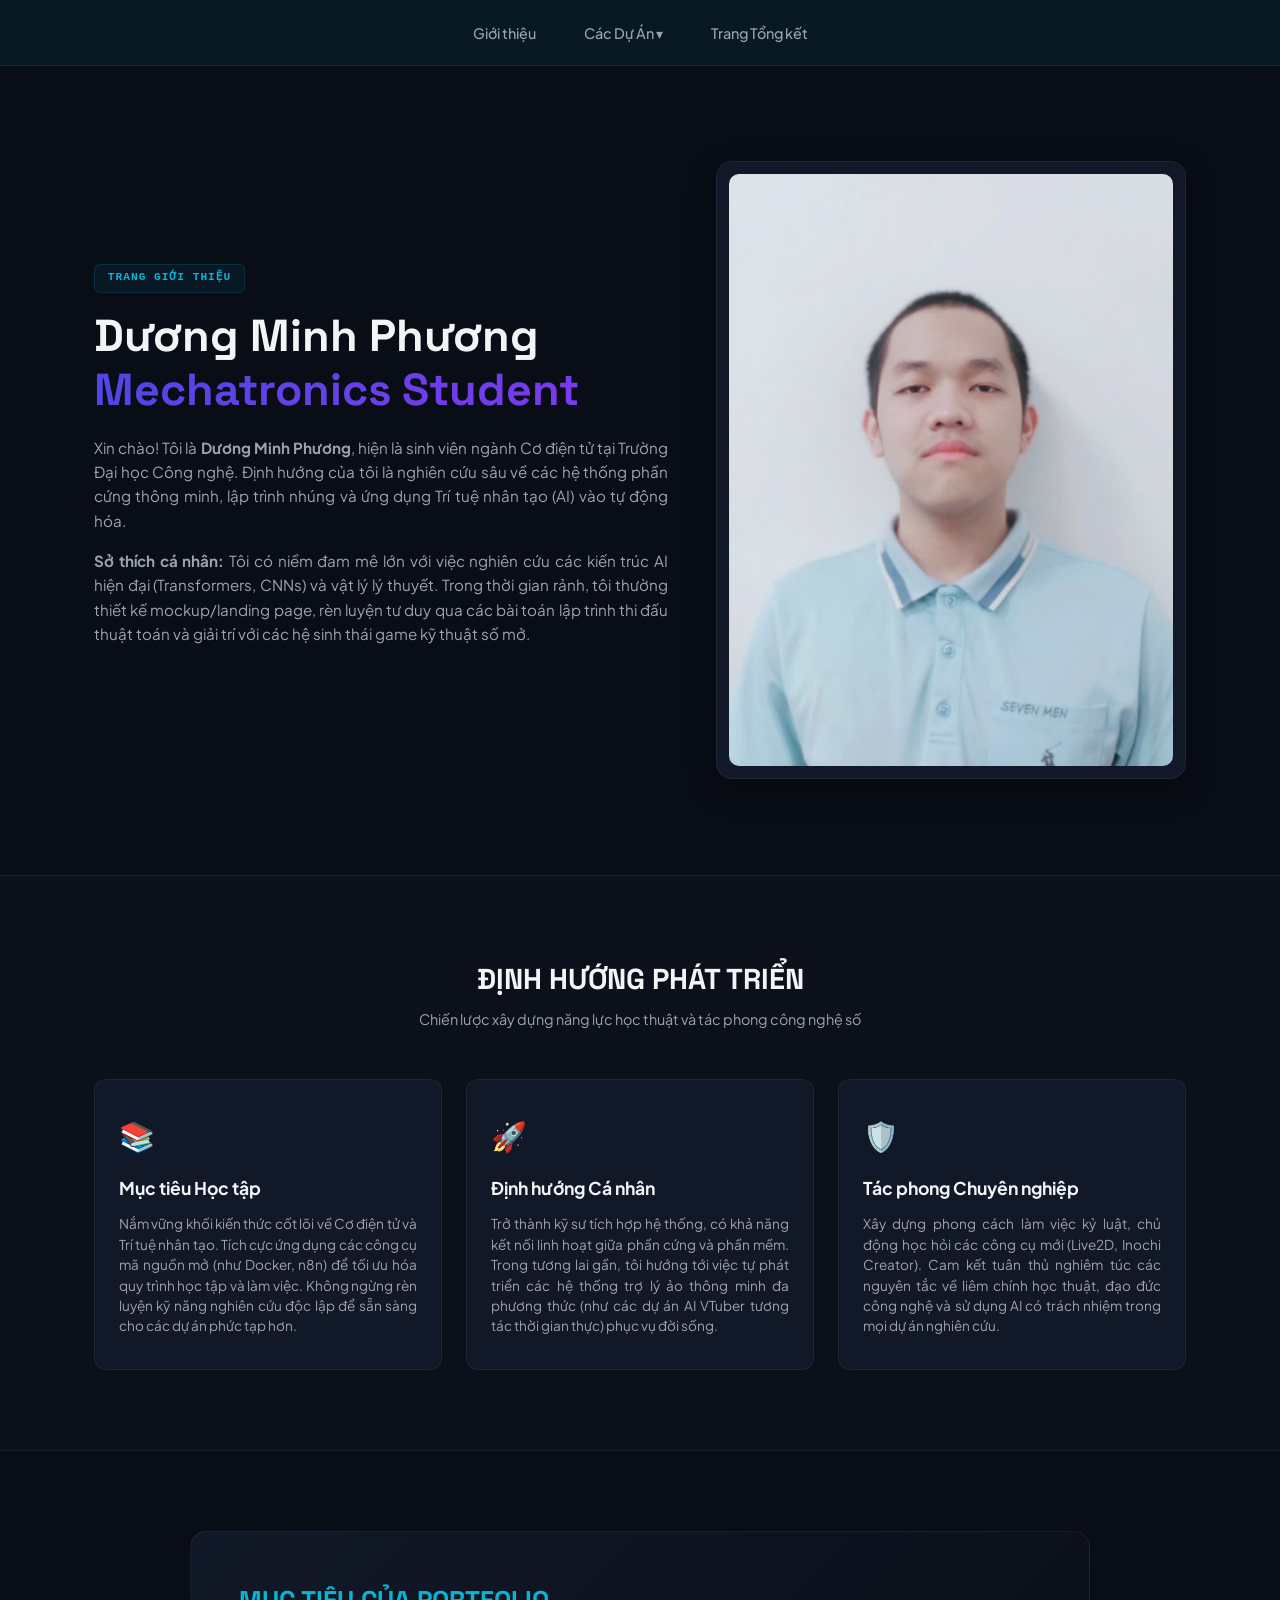
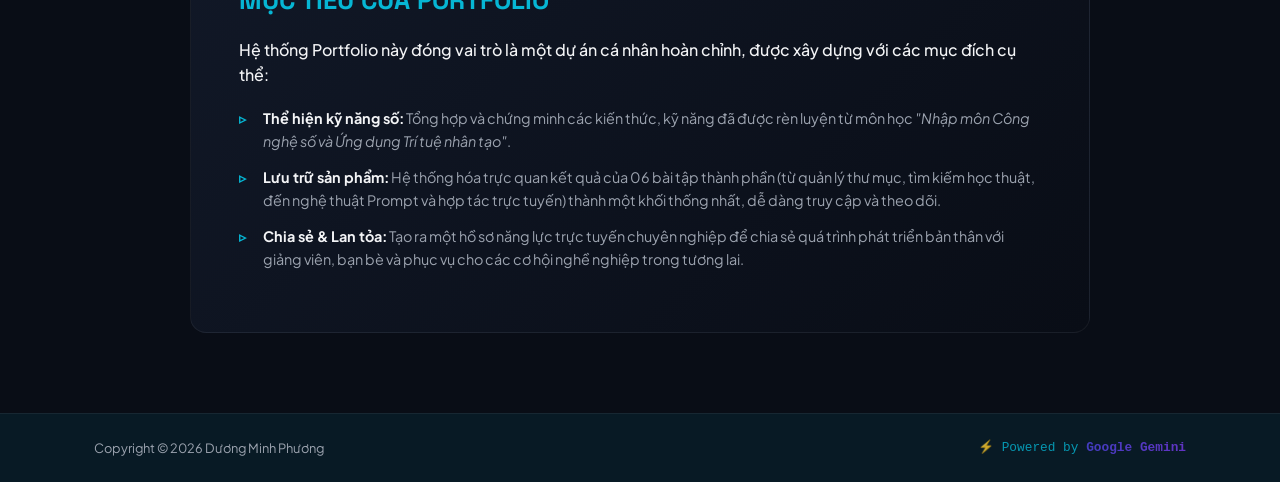
==== commit 33c397df: "true ending" ====
--- a/index.html
+++ b/index.html
@@ -19,12 +19,12 @@
                     <li class="dropdown">
                         <a href="#" class="dropdown-toggle">Các Dự Án ▾</a>
                         <ul class="dropdown-menu">
-                            <li><a href="projects/bai1.html">Bài 1: Thao tác tệp tin</a></li>
-                            <li><a href="projects/bai2.html">Bài 2: Tìm kiếm học thuật</a></li>
-                            <li><a href="projects/bai3.html">Bài 3: Kỹ thuật Prompt</a></li>
-                            <li><a href="projects/bai4.html">Bài 4: Hợp tác trực tuyến</a></li>
-                            <li><a href="projects/bai5.html">Bài 5: AI sáng tạo nội dung</a></li>
-                            <li><a href="projects/bai6.html">Bài 6: AI có trách nhiệm</a></li>
+                            <li><a href="projects/bai1.html">Bài 1: Thao tác cơ bản với tệp tin và thư mục</a></li>
+                            <li><a href="projects/bai2.html">Bài 2: Tìm kiếm và đánh giá thông tin học thuật</a></li>
+                            <li><a href="projects/bai3.html">Bài 3: Viết Prompt hiệu quả cho các tác vụ học tập</a></li>
+                            <li><a href="projects/bai4.html">Bài 4: Sử dụng công cụ hợp tác trực tuyến cho dự án nhóm</a></li>
+                            <li><a href="projects/bai5.html">Bài 5: Sử dụng AI tạo sinh để hỗ trợ sáng tạo nội dung</a></li>
+                            <li><a href="projects/bai6.html">Bài 6: Sử dụng AI có trách nhiệm trong học tập và nghiên cứu</a></li>
                         </ul>
                     </li>
                     
@@ -52,7 +52,6 @@
                 <div class="hero-visual">
                     <div class="product-frame">
                         <img src="assets/images/avatar.jpg" alt="Chân dung Dương Minh Phương" class="product-img">
-                        <div class="spec-tag" id="live-clock">SYS_TIME // TẢI DỮ LIỆU...</div>
                     </div>
                 </div>
             </div>
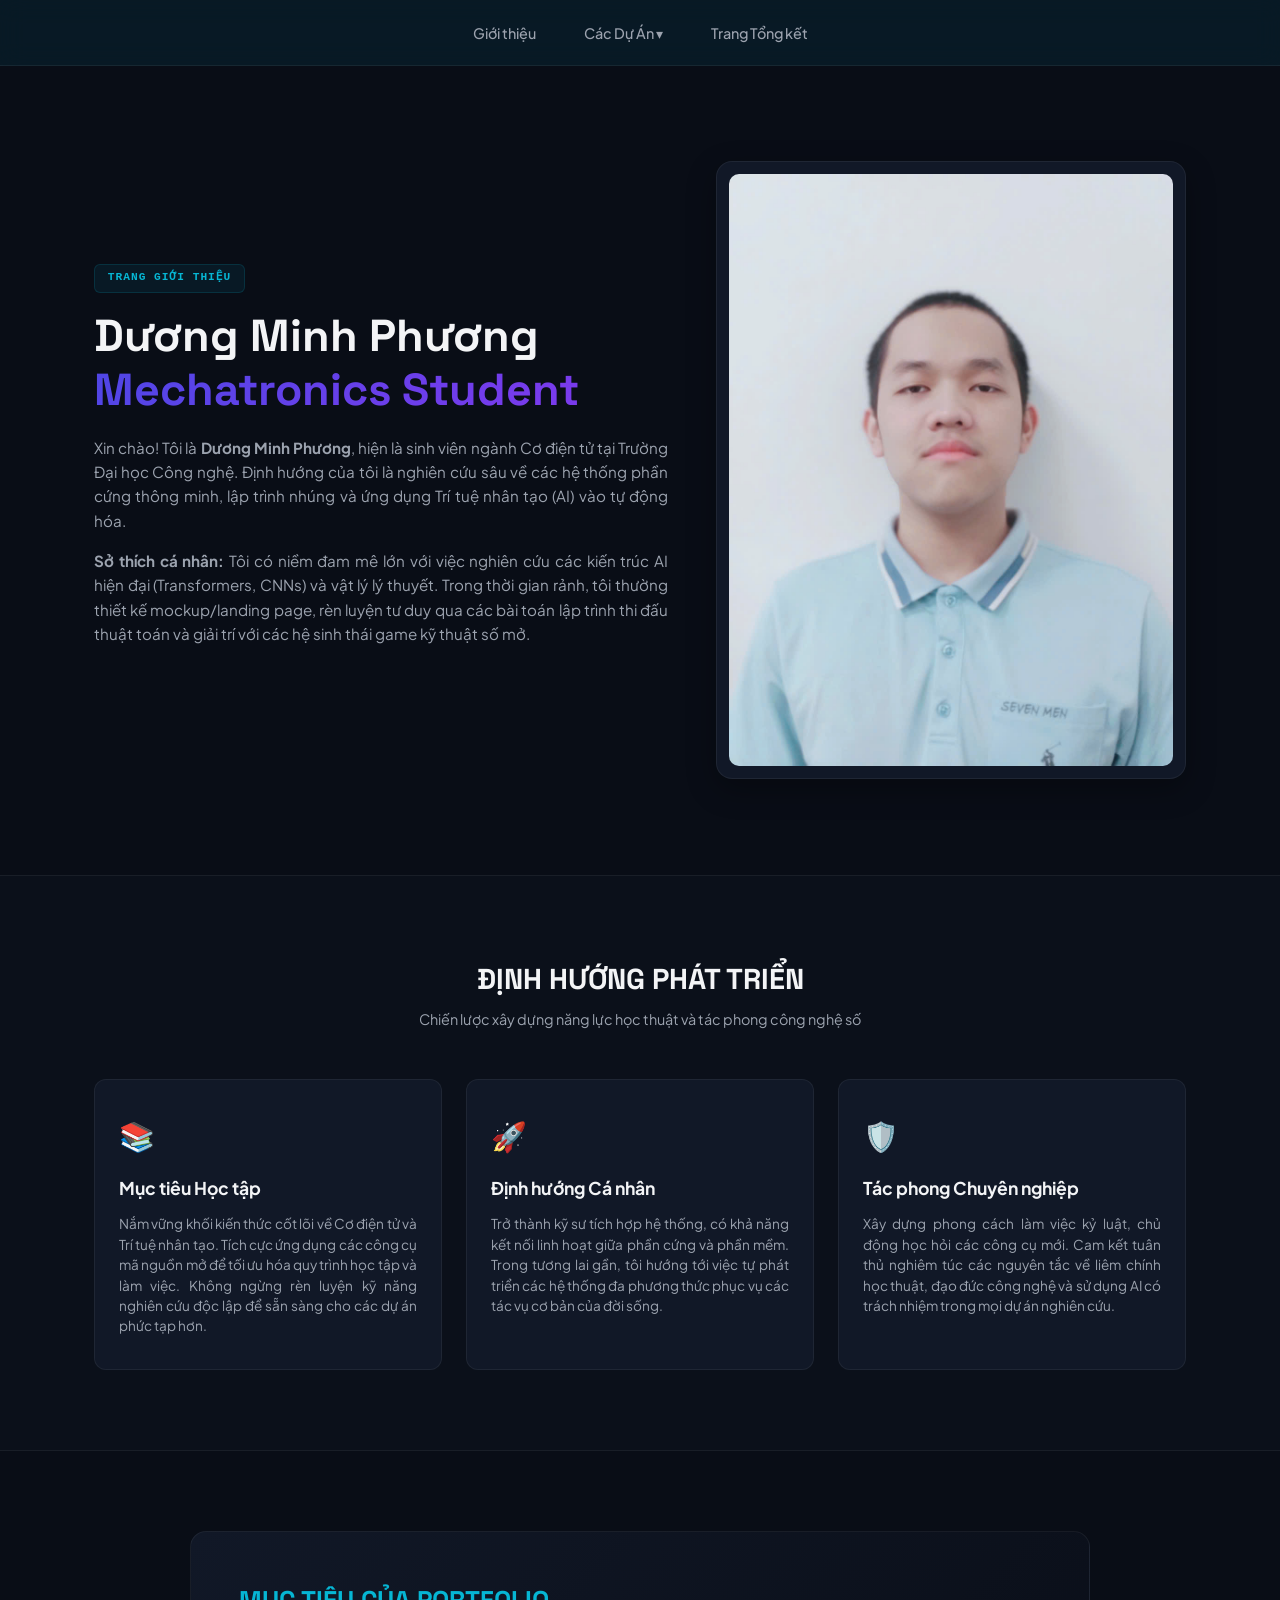
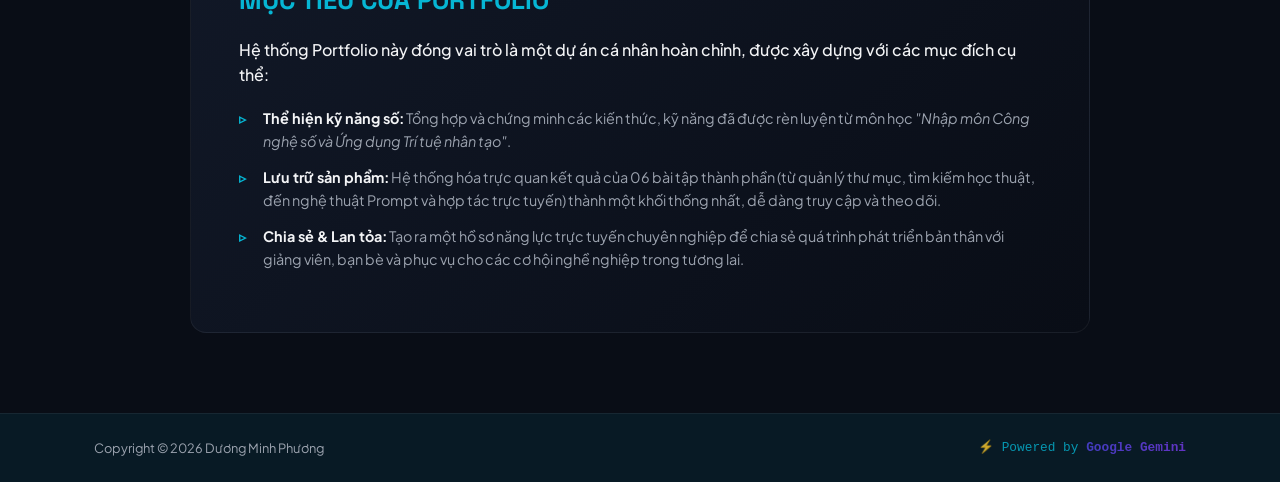
==== commit 955a7098: "final fix" ====
--- a/index.html
+++ b/index.html
@@ -67,17 +67,17 @@
                     <div class="feature-card fade-in">
                         <div class="feature-icon">📚</div>
                         <h3>Mục tiêu Học tập</h3>
-                        <p>Nắm vững khối kiến thức cốt lõi về Cơ điện tử và Trí tuệ nhân tạo. Tích cực ứng dụng các công cụ mã nguồn mở (như Docker, n8n) để tối ưu hóa quy trình học tập và làm việc. Không ngừng rèn luyện kỹ năng nghiên cứu độc lập để sẵn sàng cho các dự án phức tạp hơn.</p>
+                        <p>Nắm vững khối kiến thức cốt lõi về Cơ điện tử và Trí tuệ nhân tạo. Tích cực ứng dụng các công cụ mã nguồn mở để tối ưu hóa quy trình học tập và làm việc. Không ngừng rèn luyện kỹ năng nghiên cứu độc lập để sẵn sàng cho các dự án phức tạp hơn.</p>
                     </div>
                     <div class="feature-card fade-in">
                         <div class="feature-icon">🚀</div>
                         <h3>Định hướng Cá nhân</h3>
-                        <p>Trở thành kỹ sư tích hợp hệ thống, có khả năng kết nối linh hoạt giữa phần cứng và phần mềm. Trong tương lai gần, tôi hướng tới việc tự phát triển các hệ thống trợ lý ảo thông minh đa phương thức (như các dự án AI VTuber tương tác thời gian thực) phục vụ đời sống.</p>
+                        <p>Trở thành kỹ sư tích hợp hệ thống, có khả năng kết nối linh hoạt giữa phần cứng và phần mềm. Trong tương lai gần, tôi hướng tới việc tự phát triển các hệ thống đa phương thức phục vụ các tác vụ cơ bản của đời sống.</p>
                     </div>
                     <div class="feature-card fade-in">
                         <div class="feature-icon">🛡️</div>
                         <h3>Tác phong Chuyên nghiệp</h3>
-                        <p>Xây dựng phong cách làm việc kỷ luật, chủ động học hỏi các công cụ mới (Live2D, Inochi Creator). Cam kết tuân thủ nghiêm túc các nguyên tắc về liêm chính học thuật, đạo đức công nghệ và sử dụng AI có trách nhiệm trong mọi dự án nghiên cứu.</p>
+                        <p>Xây dựng phong cách làm việc kỷ luật, chủ động học hỏi các công cụ mới. Cam kết tuân thủ nghiêm túc các nguyên tắc về liêm chính học thuật, đạo đức công nghệ và sử dụng AI có trách nhiệm trong mọi dự án nghiên cứu.</p>
                     </div>
                 </div>
             </div>
